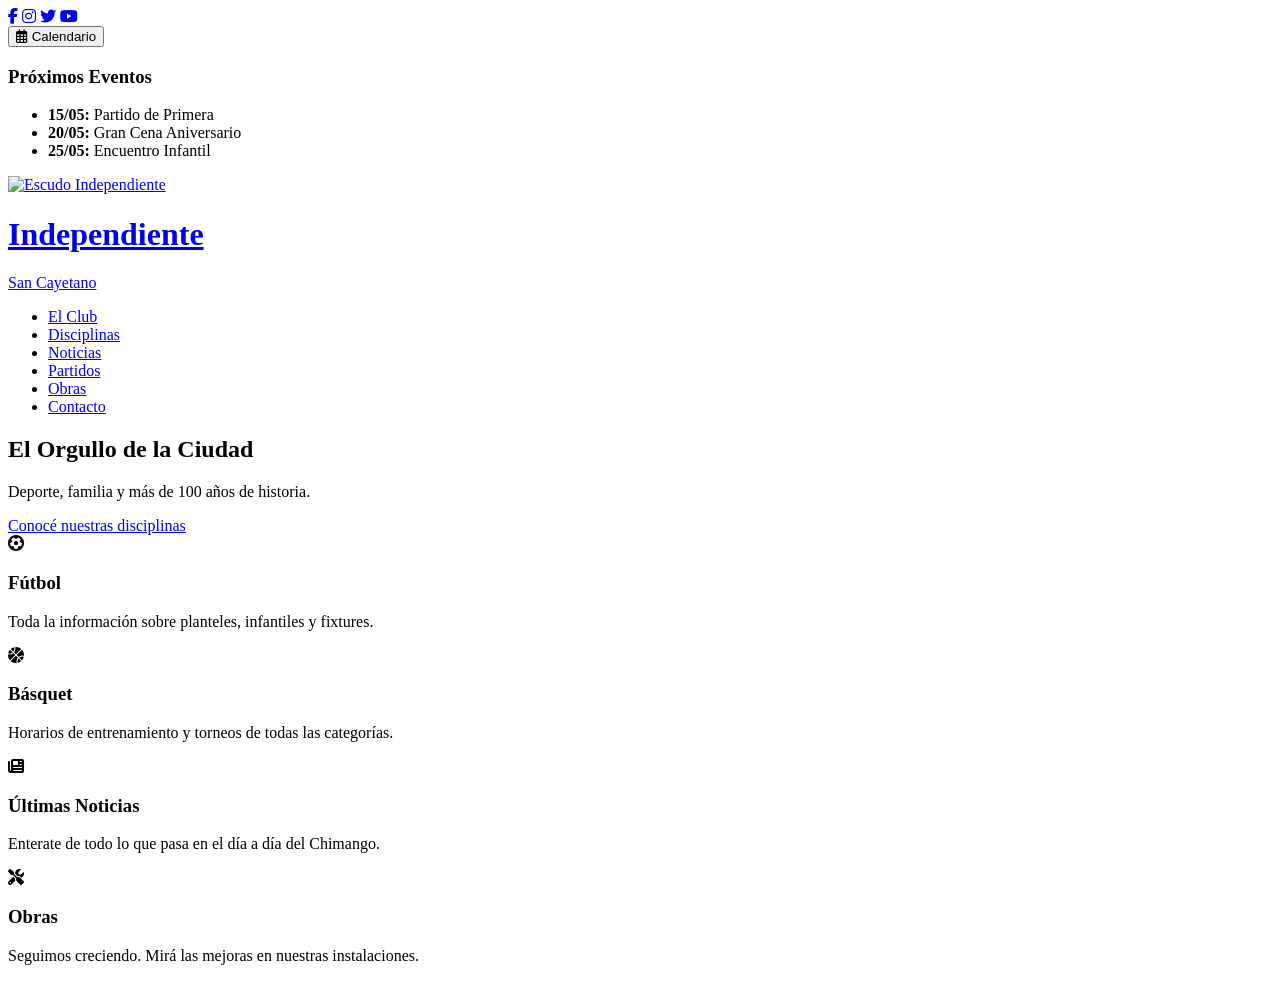
==== index.html @ 6302d427 "Rename Index.html to index.html" ====
<!DOCTYPE html>
<!DOCTYPE html>
<html lang="es">
<head>
    <meta charset="UTF-8">
    <meta name="viewport" content="width=device-width, initial-scale=1.0">
    <title>Club Independiente de San Cayetano</title>
    <link rel="stylesheet" href="style.css">
    <link rel="stylesheet" href="https://cdnjs.cloudflare.com/ajax/libs/font-awesome/6.4.0/css/all.min.css">
</head>
<body>

    <div class="top-bar">
        <div class="container top-bar-content">
            <div class="social-links">
                <a href="#" target="_blank"><i class="fab fa-facebook-f"></i></a>
                <a href="#" target="_blank"><i class="fab fa-instagram"></i></a>
                <a href="#" target="_blank"><i class="fab fa-twitter"></i></a>
                <a href="#" target="_blank"><i class="fab fa-youtube"></i></a>
            </div>
            
            <div class="calendar-wrapper">
                <button id="calendarBtn" class="calendar-btn">
                    <i class="far fa-calendar-alt"></i> Calendario
                </button>
                <div id="miniCalendar" class="calendar-dropdown hidden">
                    <div class="calendar-header">
                        <h3>Próximos Eventos</h3>
                    </div>
                    <ul class="calendar-events">
                        <li><strong>15/05:</strong> Partido de Primera</li>
                        <li><strong>20/05:</strong> Gran Cena Aniversario</li>
                        <li><strong>25/05:</strong> Encuentro Infantil</li>
                    </ul>
                </div>
            </div>
        </div>
    </div>

    <header class="main-header">
        <div class="container header-content">
            <a href="#" class="logo">
                <img src="https://via.placeholder.com/60x75?text=Escudo" alt="Escudo Independiente">
                <div class="logo-text">
                    <h1>Independiente</h1>
                    <span>San Cayetano</span>
                </div>
            </a>

            <nav class="main-nav">
                <ul>
                    <li><a href="#club">El Club</a></li>
                    <li><a href="#disciplinas">Disciplinas</a></li>
                    <li><a href="#noticias">Noticias</a></li>
                    <li><a href="#partidos">Partidos</a></li>
                    <li><a href="#obras">Obras</a></li>
                    <li><a href="#contacto">Contacto</a></li>
                </ul>
            </nav>
        </div>
    </header>

    <section class="hero-slider">
        <div class="hero-overlay">
            <h2>El Orgullo de la Ciudad</h2>
            <p>Deporte, familia y más de 100 años de historia.</p>
            <a href="#disciplinas" class="cta-button">Conocé nuestras disciplinas</a>
        </div>
    </section>

    <section class="quick-links container">
        <div class="card">
            <i class="fas fa-futbol card-icon"></i>
            <h3>Fútbol</h3>
            <p>Toda la información sobre planteles, infantiles y fixtures.</p>
        </div>
        <div class="card">
            <i class="fas fa-basketball-ball card-icon"></i>
            <h3>Básquet</h3>
            <p>Horarios de entrenamiento y torneos de todas las categorías.</p>
        </div>
        <div class="card">
            <i class="fas fa-newspaper card-icon"></i>
            <h3>Últimas Noticias</h3>
            <p>Enterate de todo lo que pasa en el día a día del Chimango.</p>
        </div>
        <div class="card">
            <i class="fas fa-tools card-icon"></i>
            <h3>Obras</h3>
            <p>Seguimos creciendo. Mirá las mejoras en nuestras instalaciones.</p>
        </div>
    </section>

    <script src="script.js"></script>
</body>
</html>
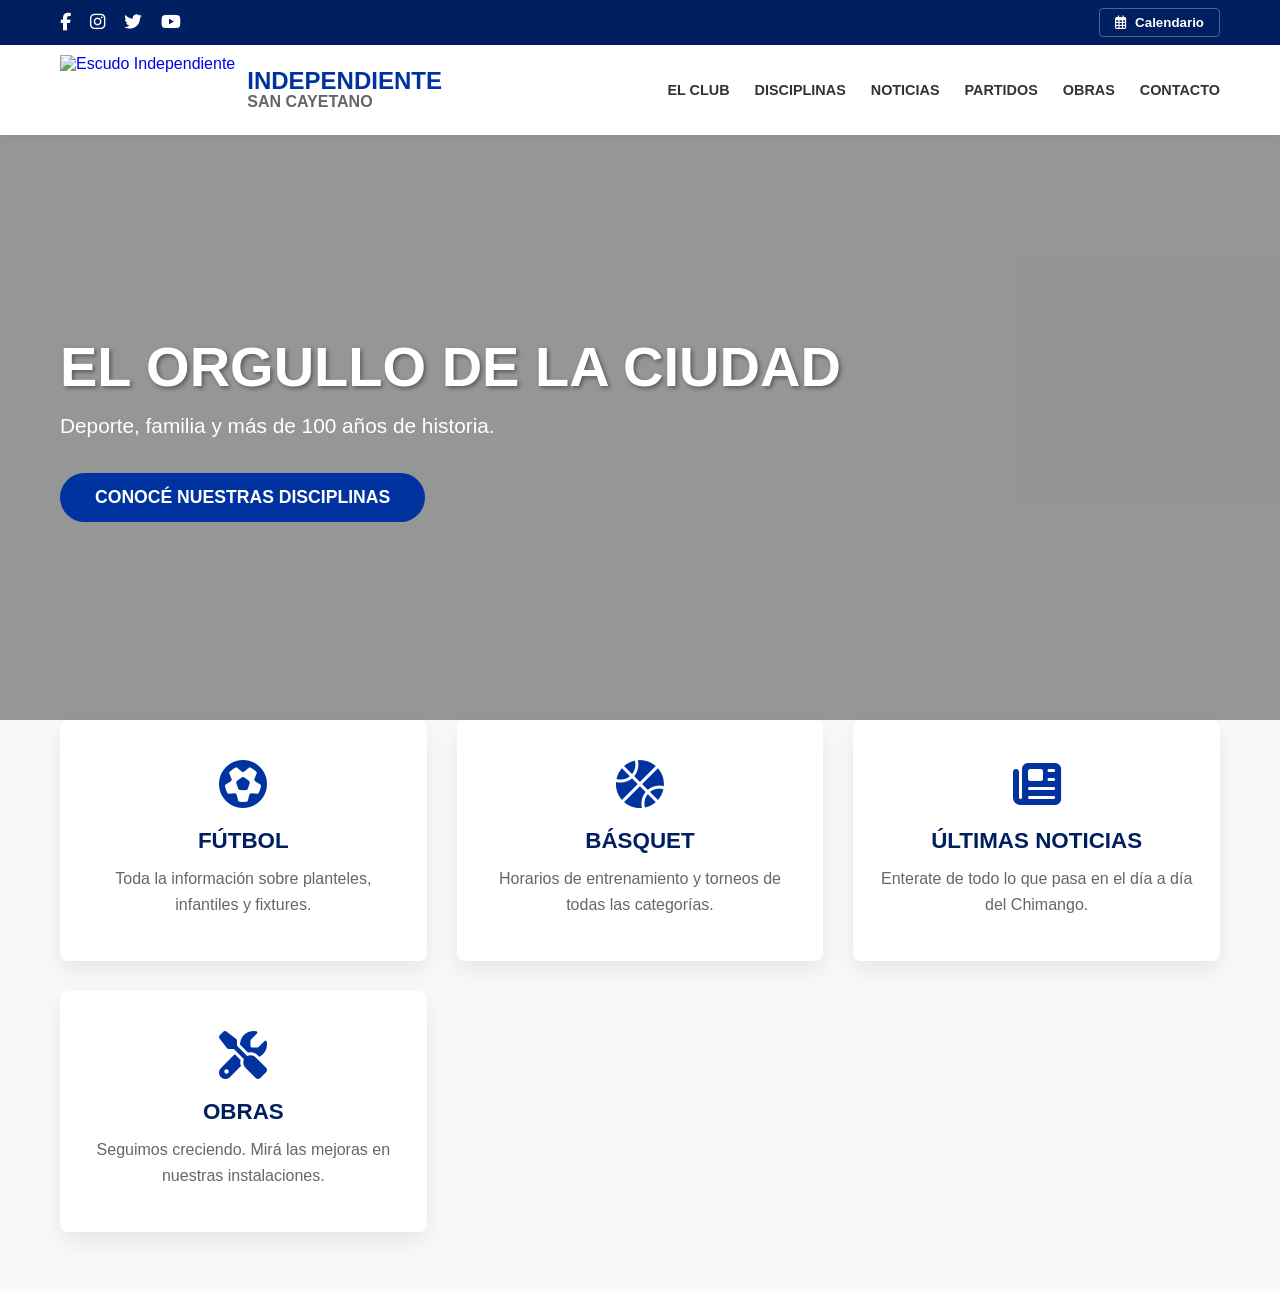
==== commit baaf06b8: "Update index.html" ====
--- a/index.html
+++ b/index.html
@@ -1,4 +1,3 @@
-<!DOCTYPE html>
 <!DOCTYPE html>
 <html lang="es">
 <head>
@@ -40,7 +39,7 @@
     <header class="main-header">
         <div class="container header-content">
             <a href="#" class="logo">
-                <img src="https://via.placeholder.com/60x75?text=Escudo" alt="Escudo Independiente">
+                <img src="https://upload.wikimedia.org/wikipedia/commons/7/71/Escudo_Independiente_San_Cayetano_2024.png/60x75?text=Escudo" alt="Escudo Independiente">
                 <div class="logo-text">
                     <h1>Independiente</h1>
                     <span>San Cayetano</span>
@@ -62,9 +61,11 @@
 
     <section class="hero-slider">
         <div class="hero-overlay">
-            <h2>El Orgullo de la Ciudad</h2>
-            <p>Deporte, familia y más de 100 años de historia.</p>
-            <a href="#disciplinas" class="cta-button">Conocé nuestras disciplinas</a>
+            <div class="container">
+                <h2>El Orgullo de la Ciudad</h2>
+                <p>Deporte, familia y más de 100 años de historia.</p>
+                <a href="#disciplinas" class="cta-button">Conocé nuestras disciplinas</a>
+            </div>
         </div>
     </section>
 
--- a/style.css
+++ b/style.css
@@ -0,0 +1,296 @@
+/* Restablecimiento básico y variables */
+* {
+    margin: 0;
+    padding: 0;
+    box-sizing: border-box;
+    font-family: 'Segoe UI', Tahoma, Geneva, Verdana, sans-serif;
+}
+
+:root {
+    --primary-color: #0033a0; /* Azul institucional */
+    --secondary-color: #001f60; /* Azul oscuro para barra superior */
+    --text-dark: #333333;
+    --text-light: #ffffff;
+    --bg-gray: #f8f9fa;
+}
+
+body {
+    background-color: var(--bg-gray);
+    color: var(--text-dark);
+}
+
+.container {
+    max-width: 1200px;
+    margin: 0 auto;
+    padding: 0 20px;
+}
+
+/* 1. Barra Superior (Top Bar) - Estilo Once Unidos */
+.top-bar {
+    background-color: var(--secondary-color);
+    color: var(--text-light);
+    font-size: 0.9rem;
+    padding: 8px 0;
+}
+
+.top-bar-content {
+    display: flex;
+    justify-content: space-between; /* Redes a la izq, Calendario a la der */
+    align-items: center;
+}
+
+.social-links a {
+    color: var(--text-light);
+    margin-right: 15px;
+    font-size: 1.1rem;
+    transition: opacity 0.3s ease;
+}
+
+.social-links a:hover {
+    opacity: 0.7;
+}
+
+.calendar-wrapper {
+    position: relative;
+}
+
+.calendar-btn {
+    background: transparent;
+    color: var(--text-light);
+    border: 1px solid rgba(255,255,255,0.3);
+    padding: 6px 15px;
+    border-radius: 4px;
+    cursor: pointer;
+    font-weight: 600;
+    display: flex;
+    align-items: center;
+    gap: 8px;
+}
+
+.calendar-btn:hover {
+    background: rgba(255,255,255,0.1);
+}
+
+.calendar-dropdown {
+    position: absolute;
+    top: 130%;
+    right: 0;
+    background: #fff;
+    color: var(--text-dark);
+    width: 280px;
+    border-radius: 4px;
+    box-shadow: 0 5px 15px rgba(0,0,0,0.2);
+    z-index: 9999;
+    opacity: 1;
+    transform: translateY(0);
+    transition: all 0.2s ease-in-out;
+}
+
+.calendar-dropdown.hidden {
+    opacity: 0;
+    visibility: hidden;
+    transform: translateY(-10px);
+}
+
+.calendar-header {
+    background-color: var(--primary-color);
+    color: white;
+    padding: 12px;
+    text-align: center;
+    border-radius: 4px 4px 0 0;
+}
+
+.calendar-events {
+    list-style: none;
+    padding: 10px 15px;
+}
+
+.calendar-events li {
+    padding: 10px 0;
+    border-bottom: 1px solid #eee;
+    font-size: 0.85rem;
+}
+
+/* 2. Encabezado y Menú (Header) - Sticky y Blanco */
+.main-header {
+    background-color: #ffffff;
+    box-shadow: 0 2px 10px rgba(0,0,0,0.05);
+    position: sticky;
+    top: 0;
+    z-index: 1000;
+}
+
+.header-content {
+    display: flex;
+    justify-content: space-between;
+    align-items: center;
+    height: 90px;
+}
+
+.logo {
+    display: flex;
+    align-items: center;
+    gap: 12px;
+    text-decoration: none;
+}
+
+.logo img {
+    height: 70px;
+}
+
+.logo-text h1 {
+    font-size: 1.5rem;
+    color: var(--primary-color);
+    text-transform: uppercase;
+    line-height: 1;
+}
+
+.logo-text span {
+    font-size: 1rem;
+    color: #666;
+    text-transform: uppercase;
+    font-weight: 600;
+}
+
+.main-nav ul {
+    list-style: none;
+    display: flex;
+    gap: 25px;
+}
+
+.main-nav a {
+    text-decoration: none;
+    color: var(--text-dark);
+    font-weight: 700;
+    text-transform: uppercase;
+    font-size: 0.9rem;
+    padding: 10px 0;
+    position: relative;
+    transition: color 0.3s;
+}
+
+.main-nav a:hover {
+    color: var(--primary-color);
+}
+
+/* Línea animada inferior en el menú */
+.main-nav a::after {
+    content: '';
+    position: absolute;
+    width: 0;
+    height: 3px;
+    background-color: var(--primary-color);
+    bottom: 0;
+    left: 0;
+    transition: width 0.3s;
+}
+
+.main-nav a:hover::after {
+    width: 100%;
+}
+
+/* 3. Banner Principal (Hero Section) */
+.hero-slider {
+    height: 65vh;
+    min-height: 450px;
+    /* Colocamos una imagen de fondo de ejemplo */
+    background: url('https://images.unsplash.com/photo-1540747913346-19e32dc3e97e?ixlib=rb-4.0.3&auto=format&fit=crop&w=1920&q=80') center/cover no-repeat;
+    position: relative;
+    display: flex;
+    align-items: center;
+}
+
+/* Capa oscura superpuesta para legibilidad del texto */
+.hero-slider::before {
+    content: '';
+    position: absolute;
+    top: 0; left: 0; right: 0; bottom: 0;
+    background: rgba(0, 0, 0, 0.4);
+}
+
+.hero-overlay {
+    position: relative;
+    z-index: 1;
+    color: var(--text-light);
+    width: 100%;
+}
+
+.hero-overlay h2 {
+    font-size: 3.5rem;
+    text-transform: uppercase;
+    margin-bottom: 15px;
+    text-shadow: 2px 2px 4px rgba(0,0,0,0.4);
+}
+
+.hero-overlay p {
+    font-size: 1.3rem;
+    margin-bottom: 35px;
+    max-width: 600px;
+}
+
+.cta-button {
+    background-color: var(--primary-color);
+    color: white;
+    text-decoration: none;
+    padding: 14px 35px;
+    font-size: 1.1rem;
+    font-weight: bold;
+    border-radius: 30px;
+    text-transform: uppercase;
+    transition: background 0.3s, transform 0.2s;
+    display: inline-block;
+}
+
+.cta-button:hover {
+    background-color: var(--secondary-color);
+    transform: translateY(-3px);
+}
+
+/* 4. Tarjetas / Accesos Rápidos (Grid inferior) */
+.quick-links {
+    display: grid;
+    grid-template-columns: repeat(auto-fit, minmax(280px, 1fr));
+    gap: 30px;
+    padding: 60px 20px;
+    margin-top: -60px; /* Efecto de superposición sobre el banner */
+    position: relative;
+    z-index: 10;
+}
+
+.card {
+    background: white;
+    padding: 40px 25px;
+    border-radius: 8px;
+    text-align: center;
+    box-shadow: 0 10px 25px rgba(0,0,0,0.08);
+    transition: transform 0.3s, box-shadow 0.3s;
+    border-bottom: 4px solid transparent;
+}
+
+.card:hover {
+    transform: translateY(-10px);
+    box-shadow: 0 15px 35px rgba(0,0,0,0.12);
+    border-bottom-color: var(--primary-color);
+}
+
+.card-icon {
+    font-size: 3rem;
+    color: var(--primary-color);
+    margin-bottom: 20px;
+}
+
+.card h3 {
+    font-size: 1.4rem;
+    color: var(--secondary-color);
+    margin-bottom: 12px;
+    text-transform: uppercase;
+}
+
+.card p {
+    font-size: 1rem;
+    color: #666;
+    line-height: 1.6;
+}
+    color: #666;
+}
+}
